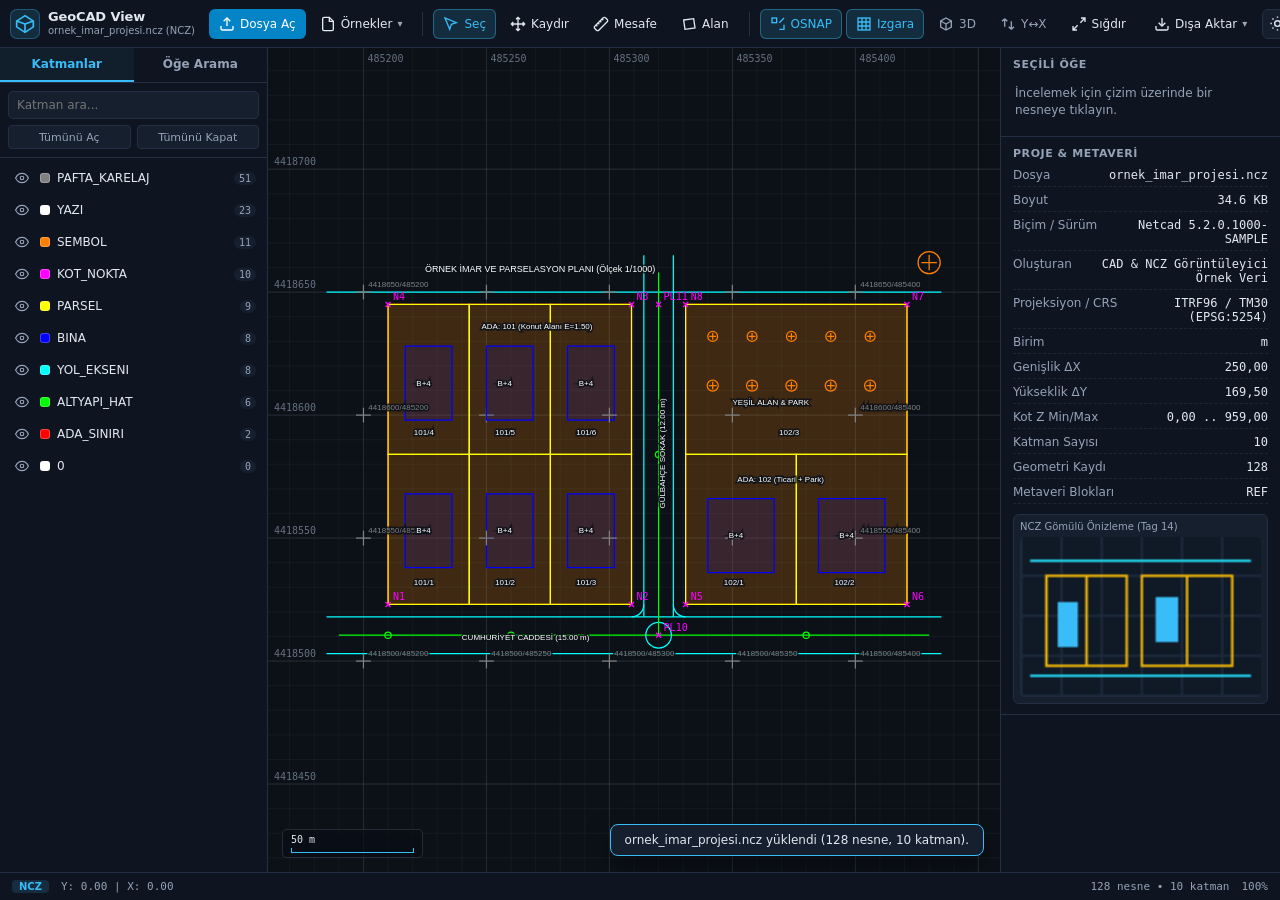
==== index.html @ ca91a329 "Initial commit: GeoCAD View web-based CAD and Netcad (.ncz) viewer" ====
<!DOCTYPE html>
<html lang="tr" data-theme="dark">
<head>
  <meta charset="UTF-8" />
  <meta name="viewport" content="width=device-width, initial-scale=1.0" />
  <title>GeoCAD View — Web Tabanlı CAD &amp; NCZ Görüntüleyici</title>
  <meta name="description" content="Tarayıcı üzerinde sunucusuz çalışan Netcad (.ncz/.nca/.ncn), AutoCAD (.dxf), GeoJSON, KML, SVG, OBJ ve STL CAD dosya görüntüleyici." />
  <link rel="stylesheet" href="./css/style.css" />
</head>
<body>
  <div class="app-shell">
    <!-- Top CAD Ribbon / Toolbar -->
    <header class="topbar">
      <div class="brand">
        <button id="btn-toggle-left" class="icon-btn mobile-only" title="Katman Paneli" aria-label="Katman Paneli">
          <svg viewBox="0 0 24 24" width="18" height="18" fill="none" stroke="currentColor" stroke-width="2"><path d="M12 2L2 7l10 5 10-5-10-5zM2 17l10 5 10-5M2 12l10 5 10-5"/></svg>
        </button>
        <div class="brand-logo" aria-hidden="true">
          <svg viewBox="0 0 24 24" width="20" height="20" fill="none" stroke="currentColor" stroke-width="2">
            <polygon points="12 2 22 8.5 22 15.5 12 22 2 15.5 2 8.5 12 2"/>
            <line x1="12" y1="22" x2="12" y2="12"/>
            <line x1="22" y1="8.5" x2="12" y2="12"/>
            <line x1="2" y1="8.5" x2="12" y2="12"/>
          </svg>
        </div>
        <div class="brand-text">
          <span class="brand-title">GeoCAD View</span>
          <span class="brand-sub" id="doc-badge">NCZ / CAD Görüntüleyici</span>
        </div>
      </div>

      <div class="toolbar-group">
        <label class="tool-btn primary" for="file-input" title="Bilgisayardan CAD veya NCZ dosyası aç">
          <svg viewBox="0 0 24 24" width="16" height="16" fill="none" stroke="currentColor" stroke-width="2"><path d="M21 15v4a2 2 0 0 1-2 2H5a2 2 0 0 1-2-2v-4"/><polyline points="17 8 12 3 7 8"/><line x1="12" y1="3" x2="12" y2="15"/></svg>
          <span data-i18n="openFile">Dosya Aç</span>
        </label>
        <input id="file-input" type="file" accept=".ncz,.nca,.dxf,.ncn,.xyz,.txt,.geojson,.json,.kml,.kmz,.svg,.obj,.stl" hidden />

        <div class="dropdown">
          <button class="tool-btn" id="btn-samples" type="button" title="Yerleşik örnek projeleri aç">
            <svg viewBox="0 0 24 24" width="16" height="16" fill="none" stroke="currentColor" stroke-width="2"><path d="M14 2H6a2 2 0 0 0-2 2v16a2 2 0 0 0 2 2h12a2 2 0 0 0 2-2V8z"/><polyline points="14 2 14 8 20 8"/></svg>
            <span data-i18n="samples">Örnekler</span>
            <span class="caret">▾</span>
          </button>
          <div class="dropdown-menu" id="samples-menu">
            <button type="button" data-sample="./samples/ornek_imar_projesi.ncz">
              <strong>İmar &amp; Kadastro Planı (.ncz)</strong>
              <small>Netcad 5.1 binary • Parsel, Bina, Yol, Kot, VT bağı</small>
            </button>
            <button type="button" data-sample="./samples/ornek_mimari_plan.dxf">
              <strong>Mimari &amp; Detay Planı (.dxf)</strong>
              <small>AutoCAD DXF • Bloklar, Yaylar, Katmanlar</small>
            </button>
            <button type="button" data-sample="./samples/ornek_arazi_noktalari.ncn">
              <strong>Arazi Ölçüm Noktaları (.ncn)</strong>
              <small>Netcad NCN • Y/X/Z ve nokta kodları</small>
            </button>
          </div>
        </div>
      </div>

      <div class="toolbar-sep"></div>

      <!-- Interactive Tools -->
      <div class="toolbar-group" role="group" aria-label="Çizim Araçları">
        <button class="tool-btn active" data-tool="select" title="Seç ve İncele (V)">
          <svg viewBox="0 0 24 24" width="16" height="16" fill="none" stroke="currentColor" stroke-width="2"><path d="M3 3l7.07 16.97 2.51-7.39 7.39-2.51L3 3z"/></svg>
          <span data-i18n="select">Seç</span>
        </button>
        <button class="tool-btn" data-tool="pan" title="Görünümü Kaydır (H)">
          <svg viewBox="0 0 24 24" width="16" height="16" fill="none" stroke="currentColor" stroke-width="2"><path d="M5 9l-3 3 3 3M9 5l3-3 3 3M15 19l-3 3-3-3M19 9l3 3-3 3M2 12h20M12 2v20"/></svg>
          <span data-i18n="pan">Kaydır</span>
        </button>
        <button class="tool-btn" data-tool="distance" title="Mesafe ve Semt Açısı Ölç (M)">
          <svg viewBox="0 0 24 24" width="16" height="16" fill="none" stroke="currentColor" stroke-width="2"><path d="M21.3 8.7L8.7 21.3c-1 1-2.5 1-3.4 0l-2.6-2.6c-1-1-1-2.5 0-3.4L15.3 2.7c1-1 2.5-1 3.4 0l2.6 2.6c1 1 1 2.5 0 3.4Z"/><path d="m7.5 10.5 2 2M10.5 7.5l2 2M13.5 4.5l2 2M4.5 13.5l2 2"/></svg>
          <span data-i18n="measure">Mesafe</span>
        </button>
        <button class="tool-btn" data-tool="area" title="Çokgen Alan Ölç (A)">
          <svg viewBox="0 0 24 24" width="16" height="16" fill="none" stroke="currentColor" stroke-width="2"><polygon points="4 6 19 4 21 18 6 20 4 6"/></svg>
          <span data-i18n="area">Alan</span>
        </button>
      </div>

      <div class="toolbar-sep"></div>

      <!-- View & Coordinate Switches -->
      <div class="toolbar-group">
        <button class="tool-btn toggle active" id="btn-osnap" type="button" title="Nesne Yakalama (OSNAP: Uç, Orta, Merkez) [S]">
          <svg viewBox="0 0 24 24" width="16" height="16" fill="none" stroke="currentColor" stroke-width="2"><rect x="3" y="3" width="7" height="7"/><path d="M14 10l7-7M14 20h7v-7"/></svg>
          <span>OSNAP</span>
        </button>
        <button class="tool-btn toggle active" id="btn-grid" type="button" title="Koordinat Izgarası [G]">
          <svg viewBox="0 0 24 24" width="16" height="16" fill="none" stroke="currentColor" stroke-width="2"><rect x="3" y="3" width="18" height="18"/><path d="M3 9h18M3 15h18M9 3v18M15 3v18"/></svg>
          <span data-i18n="grid">Izgara</span>
        </button>
        <button class="tool-btn toggle" id="btn-3d" type="button" title="2.5D / 3D İzometrik Yörünge Görünümü [3]">
          <svg viewBox="0 0 24 24" width="16" height="16" fill="none" stroke="currentColor" stroke-width="2"><path d="M12 3l8 4.5v9L12 21l-8-4.5v-9L12 3z"/><path d="M12 12l8-4.5M12 12v9M12 12L4 7.5"/></svg>
          <span>3D</span>
        </button>
        <button class="tool-btn toggle" id="btn-swap-axes" type="button" title="Harita (Y↔X) / Matematiksel Eksen Değiştir [X]">
          <svg viewBox="0 0 24 24" width="16" height="16" fill="none" stroke="currentColor" stroke-width="2"><path d="M7 16V4m0 0L3 8m4-4l4 4M17 8v12m0 0l4-4m-4 4l-4-4"/></svg>
          <span>Y↔X</span>
        </button>
        <button class="tool-btn" id="btn-fit" type="button" title="Tüm Çizimi Ekrana Sığdır (F)">
          <svg viewBox="0 0 24 24" width="16" height="16" fill="none" stroke="currentColor" stroke-width="2"><path d="M15 3h6v6M9 21H3v-6M21 3l-7 7M3 21l7-7"/></svg>
          <span data-i18n="fit">Sığdır</span>
        </button>
      </div>

      <div class="toolbar-right">
        <div class="dropdown">
          <button class="tool-btn" id="btn-export" type="button" title="Görünür Katmanları Dışa Aktar">
            <svg viewBox="0 0 24 24" width="16" height="16" fill="none" stroke="currentColor" stroke-width="2"><path d="M21 15v4a2 2 0 0 1-2 2H5a2 2 0 0 1-2-2v-4"/><polyline points="7 10 12 15 17 10"/><line x1="12" y1="15" x2="12" y2="3"/></svg>
            <span data-i18n="export">Dışa Aktar</span>
            <span class="caret">▾</span>
          </button>
          <div class="dropdown-menu align-right" id="export-menu">
            <button type="button" data-export="dxf"><strong>AutoCAD DXF (.dxf)</strong><small>NCZ veya diğer çizimleri DXF'e dönüştür</small></button>
            <button type="button" data-export="geojson"><strong>GeoJSON (.geojson)</strong><small>CBS / QGIS uyumlu vektör çıktı</small></button>
            <button type="button" data-export="svg"><strong>Vektör SVG (.svg)</strong><small>Ölçeklenebilir vektör çizim</small></button>
            <button type="button" data-export="png"><strong>Ekran Görüntüsü (.png)</strong><small>Yüksek çözünürlüklü tuval görüntüsü</small></button>
          </div>
        </div>

        <button class="icon-btn" id="btn-theme" type="button" title="Tema Değiştir (Koyu / Antrasit / Açık)">
          <svg viewBox="0 0 24 24" width="17" height="17" fill="none" stroke="currentColor" stroke-width="2"><circle cx="12" cy="12" r="4"/><path d="M12 2v2M12 20v2M4.93 4.93l1.41 1.41M17.66 17.66l1.41 1.41M2 12h2M20 12h2M6.34 17.66l-1.41 1.41M19.07 4.93l-1.41 1.41"/></svg>
        </button>
        <button class="icon-btn text-pill" id="btn-lang" type="button" title="Dil / Language">TR</button>
        <button class="icon-btn" id="btn-help" type="button" title="Kısayollar ve Yardım">?</button>
        <button id="btn-toggle-right" class="icon-btn mobile-only" title="Özellikler Paneli" aria-label="Özellikler Paneli">
          <svg viewBox="0 0 24 24" width="18" height="18" fill="none" stroke="currentColor" stroke-width="2"><circle cx="12" cy="12" r="10"/><line x1="12" y1="16" x2="12" y2="12"/><line x1="12" y1="8" x2="12.01" y2="8"/></svg>
        </button>
      </div>
    </header>

    <!-- Main 3-Column CAD Workspace -->
    <div class="workspace">
      <!-- Left Sidebar: Layers & Search -->
      <aside class="sidebar sidebar-left" id="sidebar-left">
        <div class="panel-tabs">
          <button class="panel-tab active" data-tab="layers" data-i18n="layersTab">Katmanlar</button>
          <button class="panel-tab" data-tab="search" data-i18n="searchTab">Öğe Arama</button>
        </div>

        <div class="tab-pane active" id="pane-layers">
          <div class="panel-controls">
            <input type="search" id="layer-filter" class="input-sm" placeholder="Katman ara..." />
            <div class="btn-row">
              <button type="button" class="btn-xs" id="btn-layers-all">Tümünü Aç</button>
              <button type="button" class="btn-xs" id="btn-layers-none">Tümünü Kapat</button>
            </div>
          </div>
          <ul class="layer-list" id="layer-list"></ul>
        </div>

        <div class="tab-pane" id="pane-search">
          <div class="panel-controls">
            <input type="search" id="entity-search" class="input-sm" placeholder="Yazı, nokta no, VT_ anahtarı..." />
          </div>
          <ul class="search-results" id="search-results">
            <li class="muted-empty">Metin, nokta adı veya parsel anahtarı aramak için yazın.</li>
          </ul>
        </div>
      </aside>

      <!-- Center CAD Canvas Viewport -->
      <main class="viewport" id="viewport">
        <canvas id="cad-canvas"></canvas>

        <!-- Drag & Drop Overlay -->
        <div class="drop-overlay" id="drop-overlay" hidden>
          <div class="drop-box">
            <svg viewBox="0 0 24 24" width="44" height="44" fill="none" stroke="currentColor" stroke-width="1.6"><path d="M21 15v4a2 2 0 0 1-2 2H5a2 2 0 0 1-2-2v-4"/><polyline points="17 8 12 3 7 8"/><line x1="12" y1="3" x2="12" y2="15"/></svg>
            <h2>CAD / NCZ Dosyasını Buraya Bırakın</h2>
            <p>.ncz, .nca, .dxf, .ncn, .geojson, .kml, .svg, .obj, .stl</p>
            <small>Tüm dosyalar yalnızca tarayıcı belleğinizde işlenir (sunucuya yüklenmez).</small>
          </div>
        </div>

        <!-- Floating Tool Hint / Measure Controls -->
        <div class="floating-hint" id="floating-hint" hidden>
          <span id="floating-hint-text"></span>
          <button type="button" class="btn-xs" id="btn-clear-measure" hidden>Temizle (ESC)</button>
        </div>

        <!-- Scale Bar -->
        <div class="scale-bar-wrap" id="scale-bar-wrap">
          <div class="scale-bar-label" id="scale-bar-label">100 m</div>
          <div class="scale-bar-line" id="scale-bar-line"></div>
        </div>

        <!-- Toast Notification -->
        <div class="toast" id="toast" hidden></div>
      </main>

      <!-- Right Sidebar: Entity Inspector & Project Metadata -->
      <aside class="sidebar sidebar-right" id="sidebar-right">
        <div class="inspector-section">
          <div class="section-header">
            <span data-i18n="selectedEntity">Seçili Öğe</span>
            <button type="button" class="btn-xs" id="btn-zoom-selected" hidden>Odaklan</button>
          </div>
          <div id="entity-inspector" class="kv-list">
            <p class="muted-empty">İncelemek için çizim üzerinde bir nesneye tıklayın.</p>
          </div>
        </div>

        <div class="inspector-section">
          <div class="section-header">
            <span data-i18n="projectInfo">Proje &amp; Metaveri</span>
          </div>
          <div id="project-inspector" class="kv-list">
            <p class="muted-empty">Henüz dosya yüklenmedi.</p>
          </div>
          <div id="thumbnail-wrap" class="thumbnail-wrap" hidden>
            <div class="thumb-title">NCZ Gömülü Önizleme (Tag 14)</div>
            <img id="ncz-thumbnail" alt="NCZ gömülü proje önizlemesi" />
          </div>
        </div>
      </aside>
    </div>

    <!-- Bottom Coordinate & Status Bar -->
    <footer class="statusbar">
      <div class="status-left">
        <span class="status-pill" id="status-format">—</span>
        <span id="status-coords" class="mono">Y: 0.00  |  X: 0.00</span>
        <span id="status-snap" class="snap-pill" hidden>OSNAP</span>
      </div>
      <div class="status-right">
        <span id="status-counts" class="mono">0 nesne • 0 katman</span>
        <span id="status-zoom" class="mono">100%</span>
      </div>
    </footer>
  </div>

  <!-- Keyboard Shortcuts Modal -->
  <div class="modal-backdrop" id="help-modal" hidden>
    <div class="modal-card" role="dialog" aria-modal="true" aria-labelledby="help-title">
      <div class="modal-head">
        <h3 id="help-title">GeoCAD View — Klavye Kısayolları ve İpuçları</h3>
        <button type="button" class="icon-btn" id="btn-close-help">✕</button>
      </div>
      <div class="modal-body">
        <div class="shortcut-grid">
          <div><kbd>V</kbd></div><div>Seç &amp; İncele Aracı</div>
          <div><kbd>H</kbd> / <kbd>Orta Tuş</kbd></div><div>Görünümü Kaydır (Pan)</div>
          <div><kbd>M</kbd></div><div>Mesafe &amp; Semt Ölçümü</div>
          <div><kbd>A</kbd></div><div>Çokgen Alan &amp; Çevre Ölçümü</div>
          <div><kbd>F</kbd></div><div>Tüm Çizimi Ekrana Sığdır</div>
          <div><kbd>S</kbd></div><div>OSNAP (Uç / Orta / Merkez Yakalama)</div>
          <div><kbd>G</kbd></div><div>Koordinat Izgarası Aç/Kapat</div>
          <div><kbd>3</kbd></div><div>2.5D / 3D İzometrik Görünüm</div>
          <div><kbd>X</kbd></div><div>Harita (Y↔X) Eksen Değiştir</div>
          <div><kbd>ESC</kbd></div><div>Seçimi / Ölçümü Temizle</div>
        </div>
        <p class="modal-note">
          🔒 <strong>%100 Gizlilik:</strong> Açtığınız <code>.ncz</code>, <code>.dxf</code> ve diğer tüm dosyalar yalnızca tarayıcınızın belleğinde işlenir; hiçbir sunucuya gönderilmez.
        </p>
      </div>
    </div>
  </div>

  <script type="module" src="./js/main.js"></script>
</body>
</html>
---- css/style.css ----
:root {
  --bg-app: #090d14;
  --bg-panel: #0f1520;
  --bg-elevated: #161f2e;
  --bg-hover: #1e293b;
  --border: #233044;
  --text: #e2e8f0;
  --text-muted: #94a3b8;
  --accent: #38bdf8;
  --accent-strong: #0284c7;
  --accent-soft: rgba(56, 189, 248, 0.14);
  --success: #22c55e;
  --warn: #f59e0b;
  --danger: #ef4444;
  --font-sans: "Inter", "Segoe UI", system-ui, -apple-system, sans-serif;
  --font-mono: "JetBrains Mono", "Cascadia Code", Consolas, monospace;
}

html[data-theme="charcoal"] {
  --bg-app: #161b22;
  --bg-panel: #1f252e;
  --bg-elevated: #28303c;
  --bg-hover: #323c4b;
  --border: #364150;
  --text: #e6edf3;
  --text-muted: #8b949e;
  --accent: #22d3ee;
  --accent-strong: #0891b2;
}

html[data-theme="light"] {
  --bg-app: #f1f5f9;
  --bg-panel: #ffffff;
  --bg-elevated: #f8fafc;
  --bg-hover: #e2e8f0;
  --border: #cbd5e1;
  --text: #0f172a;
  --text-muted: #475569;
  --accent: #0284c7;
  --accent-strong: #0369a1;
  --accent-soft: rgba(2, 132, 199, 0.12);
}

* {
  box-sizing: border-box;
  margin: 0;
  padding: 0;
}

html, body {
  height: 100%;
  overflow: hidden;
  font-family: var(--font-sans);
  background: var(--bg-app);
  color: var(--text);
  font-size: 13px;
  user-select: none;
}

.mono {
  font-family: var(--font-mono);
  font-variant-numeric: tabular-nums;
}

.app-shell {
  display: flex;
  flex-direction: column;
  height: 100vh;
  width: 100vw;
}

/* Top Ribbon */
.topbar {
  height: 48px;
  background: var(--bg-panel);
  border-bottom: 1px solid var(--border);
  display: flex;
  align-items: center;
  gap: 8px;
  padding: 0 10px;
  flex-shrink: 0;
  z-index: 20;
  overflow-x: auto;
  scrollbar-width: none;
}
.topbar::-webkit-scrollbar { display: none; }

.brand {
  display: flex;
  align-items: center;
  gap: 8px;
  margin-right: 6px;
  flex-shrink: 0;
}

.brand-logo {
  width: 30px;
  height: 30px;
  border-radius: 7px;
  background: var(--accent-soft);
  color: var(--accent);
  display: grid;
  place-items: center;
  border: 1px solid rgba(56, 189, 248, 0.3);
}

.brand-text {
  display: flex;
  flex-direction: column;
  line-height: 1.15;
}
.brand-title {
  font-weight: 700;
  font-size: 13px;
  letter-spacing: -0.01em;
}
.brand-sub {
  font-size: 10px;
  color: var(--text-muted);
}

.toolbar-group {
  display: flex;
  align-items: center;
  gap: 4px;
  flex-shrink: 0;
}

.toolbar-sep {
  width: 1px;
  height: 24px;
  background: var(--border);
  margin: 0 2px;
  flex-shrink: 0;
}

.toolbar-right {
  margin-left: auto;
  display: flex;
  align-items: center;
  gap: 5px;
  flex-shrink: 0;
}

.tool-btn {
  display: inline-flex;
  align-items: center;
  gap: 5px;
  height: 30px;
  padding: 0 9px;
  border-radius: 6px;
  border: 1px solid transparent;
  background: transparent;
  color: var(--text);
  font-family: inherit;
  font-size: 12px;
  font-weight: 500;
  cursor: pointer;
  white-space: nowrap;
  transition: background 0.14s, border-color 0.14s, color 0.14s;
}
.tool-btn:hover {
  background: var(--bg-hover);
}
.tool-btn.active {
  background: var(--accent-soft);
  color: var(--accent);
  border-color: rgba(56, 189, 248, 0.4);
}
.tool-btn.primary {
  background: var(--accent-strong);
  color: #fff;
}
.tool-btn.primary:hover {
  filter: brightness(1.1);
}
.tool-btn.toggle:not(.active) {
  color: var(--text-muted);
}

.icon-btn {
  width: 30px;
  height: 30px;
  border-radius: 6px;
  border: 1px solid var(--border);
  background: var(--bg-elevated);
  color: var(--text);
  display: inline-grid;
  place-items: center;
  cursor: pointer;
  font-weight: 600;
  font-size: 12px;
}
.icon-btn:hover {
  background: var(--bg-hover);
}
.text-pill {
  width: auto;
  padding: 0 8px;
  font-size: 11px;
}

/* Dropdown Menus */
.dropdown {
  position: relative;
}
.caret {
  font-size: 10px;
  opacity: 0.7;
}
.dropdown-menu {
  position: fixed;
  top: 46px;
  min-width: 245px;
  background: var(--bg-panel);
  border: 1px solid var(--border);
  border-radius: 8px;
  padding: 5px;
  box-shadow: 0 12px 32px rgba(0, 0, 0, 0.45);
  display: none;
  flex-direction: column;
  gap: 2px;
  z-index: 100;
}
.dropdown-menu.open {
  display: flex;
}
.dropdown-menu button {
  text-align: left;
  background: transparent;
  border: none;
  color: var(--text);
  padding: 8px 10px;
  border-radius: 6px;
  cursor: pointer;
  display: flex;
  flex-direction: column;
  gap: 2px;
  font-family: inherit;
}
.dropdown-menu button:hover {
  background: var(--bg-hover);
}
.dropdown-menu strong {
  font-size: 12px;
  font-weight: 600;
}
.dropdown-menu small {
  font-size: 11px;
  color: var(--text-muted);
}

/* Main 3-Column Workspace */
.workspace {
  flex: 1;
  display: flex;
  min-height: 0;
  position: relative;
}

.sidebar {
  width: 268px;
  background: var(--bg-panel);
  display: flex;
  flex-direction: column;
  flex-shrink: 0;
  min-height: 0;
}
.sidebar-left {
  border-right: 1px solid var(--border);
}
.sidebar-right {
  width: 280px;
  border-left: 1px solid var(--border);
  overflow-y: auto;
}

.panel-tabs {
  display: flex;
  border-bottom: 1px solid var(--border);
}
.panel-tab {
  flex: 1;
  height: 34px;
  background: transparent;
  border: none;
  border-bottom: 2px solid transparent;
  color: var(--text-muted);
  font-family: inherit;
  font-size: 12px;
  font-weight: 600;
  cursor: pointer;
}
.panel-tab.active {
  color: var(--accent);
  border-bottom-color: var(--accent);
  background: rgba(56, 189, 248, 0.05);
}

.tab-pane {
  display: none;
  flex-direction: column;
  flex: 1;
  min-height: 0;
}
.tab-pane.active {
  display: flex;
}

.panel-controls {
  padding: 8px;
  border-bottom: 1px solid var(--border);
  display: flex;
  flex-direction: column;
  gap: 6px;
}

.input-sm {
  width: 100%;
  height: 28px;
  border-radius: 5px;
  border: 1px solid var(--border);
  background: var(--bg-elevated);
  color: var(--text);
  padding: 0 8px;
  font-size: 12px;
  font-family: inherit;
  outline: none;
}
.input-sm:focus {
  border-color: var(--accent);
}

.btn-row {
  display: flex;
  gap: 6px;
}
.btn-xs {
  flex: 1;
  height: 24px;
  border-radius: 4px;
  border: 1px solid var(--border);
  background: var(--bg-elevated);
  color: var(--text-muted);
  font-size: 11px;
  font-family: inherit;
  cursor: pointer;
  padding: 0 8px;
}
.btn-xs:hover {
  color: var(--text);
  background: var(--bg-hover);
}

/* Layer List */
.layer-list, .search-results {
  list-style: none;
  overflow-y: auto;
  flex: 1;
  padding: 4px;
}

.layer-item {
  display: flex;
  align-items: center;
  gap: 7px;
  padding: 5px 7px;
  border-radius: 5px;
  cursor: pointer;
  transition: background 0.12s;
}
.layer-item:hover {
  background: var(--bg-hover);
}
.layer-item.hidden-layer {
  opacity: 0.48;
}

.layer-eye {
  width: 22px;
  height: 22px;
  border: none;
  background: transparent;
  color: var(--text-muted);
  cursor: pointer;
  display: grid;
  place-items: center;
  border-radius: 4px;
  flex-shrink: 0;
}
.layer-eye:hover {
  background: var(--bg-elevated);
  color: var(--text);
}

.layer-swatch {
  width: 10px;
  height: 10px;
  border-radius: 3px;
  flex-shrink: 0;
  border: 1px solid rgba(255, 255, 255, 0.25);
}

.layer-name {
  flex: 1;
  overflow: hidden;
  text-overflow: ellipsis;
  white-space: nowrap;
  font-size: 12px;
}

.layer-count {
  font-family: var(--font-mono);
  font-size: 10px;
  color: var(--text-muted);
  background: var(--bg-elevated);
  padding: 1px 5px;
  border-radius: 99px;
}

.layer-action {
  opacity: 0;
  border: none;
  background: transparent;
  color: var(--text-muted);
  cursor: pointer;
  font-size: 11px;
  padding: 2px 4px;
  border-radius: 3px;
}
.layer-item:hover .layer-action {
  opacity: 1;
}
.layer-action:hover {
  color: var(--accent);
  background: var(--bg-elevated);
}

/* Search Results */
.search-item {
  padding: 6px 8px;
  border-radius: 5px;
  cursor: pointer;
  display: flex;
  flex-direction: column;
  gap: 2px;
  border-bottom: 1px solid rgba(255, 255, 255, 0.04);
}
.search-item:hover {
  background: var(--bg-hover);
}
.search-item strong {
  font-size: 12px;
  color: var(--accent);
}
.search-item small {
  font-size: 11px;
  color: var(--text-muted);
}

/* Viewport */
.viewport {
  flex: 1;
  position: relative;
  overflow: hidden;
  background: var(--bg-app);
  cursor: crosshair;
}
.viewport.tool-pan {
  cursor: grab;
}
.viewport.tool-pan.panning {
  cursor: grabbing;
}

#cad-canvas {
  display: block;
  width: 100%;
  height: 100%;
}

.drop-overlay {
  position: absolute;
  inset: 0;
  background: rgba(9, 13, 20, 0.85);
  backdrop-filter: blur(4px);
  display: grid;
  place-items: center;
  z-index: 30;
}
.drop-overlay[hidden] { display: none; }
.drop-box {
  border: 2px dashed var(--accent);
  border-radius: 14px;
  padding: 36px 48px;
  text-align: center;
  background: var(--bg-panel);
  color: var(--text);
  display: flex;
  flex-direction: column;
  align-items: center;
  gap: 10px;
}
.drop-box svg { color: var(--accent); }
.drop-box small { color: var(--text-muted); }

.floating-hint {
  position: absolute;
  top: 12px;
  left: 50%;
  transform: translateX(-50%);
  background: rgba(15, 21, 32, 0.9);
  border: 1px solid var(--border);
  border-radius: 99px;
  padding: 5px 12px;
  display: flex;
  align-items: center;
  gap: 10px;
  font-size: 12px;
  color: var(--text);
  box-shadow: 0 6px 20px rgba(0, 0, 0, 0.35);
  z-index: 10;
}
.floating-hint[hidden] { display: none; }

.scale-bar-wrap {
  position: absolute;
  bottom: 14px;
  left: 14px;
  pointer-events: none;
  display: flex;
  flex-direction: column;
  align-items: flex-start;
  gap: 3px;
  background: rgba(9, 13, 20, 0.65);
  padding: 4px 8px;
  border-radius: 5px;
  border: 1px solid rgba(148, 163, 184, 0.2);
}
html[data-theme="light"] .scale-bar-wrap {
  background: rgba(255, 255, 255, 0.82);
}
.scale-bar-label {
  font-family: var(--font-mono);
  font-size: 10px;
  color: var(--text);
}
.scale-bar-line {
  width: 90px;
  height: 5px;
  border: 1.5px solid var(--accent);
  border-top: none;
}

.toast {
  position: absolute;
  bottom: 16px;
  right: 16px;
  background: var(--bg-elevated);
  border: 1px solid var(--accent);
  color: var(--text);
  padding: 8px 14px;
  border-radius: 8px;
  font-size: 12px;
  box-shadow: 0 10px 26px rgba(0, 0, 0, 0.4);
  z-index: 40;
}
.toast[hidden] { display: none; }

/* Right Inspector */
.inspector-section {
  border-bottom: 1px solid var(--border);
  padding: 10px 12px;
}
.section-header {
  display: flex;
  align-items: center;
  justify-content: space-between;
  font-size: 11px;
  text-transform: uppercase;
  letter-spacing: 0.05em;
  color: var(--text-muted);
  font-weight: 700;
  margin-bottom: 8px;
}
.section-header .btn-xs {
  flex: none;
}

.kv-list {
  display: flex;
  flex-direction: column;
  gap: 6px;
  user-select: text;
}
.kv-row {
  display: flex;
  justify-content: space-between;
  gap: 10px;
  font-size: 12px;
  padding-bottom: 4px;
  border-bottom: 1px dashed rgba(148, 163, 184, 0.12);
}
.kv-key {
  color: var(--text-muted);
  flex-shrink: 0;
}
.kv-val {
  font-family: var(--font-mono);
  text-align: right;
  word-break: break-word;
  color: var(--text);
}
.muted-empty {
  color: var(--text-muted);
  font-size: 12px;
  line-height: 1.45;
  padding: 6px 2px;
}

.thumbnail-wrap {
  margin-top: 10px;
  border: 1px solid var(--border);
  border-radius: 6px;
  padding: 6px;
  background: var(--bg-elevated);
}
.thumbnail-wrap[hidden] { display: none; }
.thumb-title {
  font-size: 10px;
  color: var(--text-muted);
  margin-bottom: 5px;
}
.thumbnail-wrap img {
  width: 100%;
  border-radius: 4px;
  display: block;
}

/* Bottom Status Bar */
.statusbar {
  height: 28px;
  background: var(--bg-panel);
  border-top: 1px solid var(--border);
  display: flex;
  align-items: center;
  justify-content: space-between;
  padding: 0 12px;
  font-size: 11px;
  color: var(--text-muted);
  flex-shrink: 0;
}
.status-left, .status-right {
  display: flex;
  align-items: center;
  gap: 12px;
}
.status-pill {
  background: var(--accent-soft);
  color: var(--accent);
  font-weight: 700;
  padding: 1px 7px;
  border-radius: 4px;
  font-size: 10px;
}
.snap-pill {
  background: rgba(34, 197, 94, 0.16);
  color: var(--success);
  font-weight: 600;
  padding: 1px 7px;
  border-radius: 4px;
  font-size: 10px;
}
.snap-pill[hidden] { display: none; }

/* Help Modal */
.modal-backdrop {
  position: fixed;
  inset: 0;
  background: rgba(0, 0, 0, 0.6);
  display: grid;
  place-items: center;
  z-index: 200;
}
.modal-backdrop[hidden] { display: none; }
.modal-card {
  width: min(460px, 92vw);
  background: var(--bg-panel);
  border: 1px solid var(--border);
  border-radius: 12px;
  box-shadow: 0 18px 48px rgba(0, 0, 0, 0.5);
  overflow: hidden;
}
.modal-head {
  display: flex;
  align-items: center;
  justify-content: space-between;
  padding: 12px 16px;
  border-bottom: 1px solid var(--border);
}
.modal-head h3 { font-size: 14px; }
.modal-body {
  padding: 16px;
  display: flex;
  flex-direction: column;
  gap: 14px;
}
.shortcut-grid {
  display: grid;
  grid-template-columns: auto 1fr;
  gap: 8px 16px;
  align-items: center;
  font-size: 12px;
}
kbd {
  background: var(--bg-elevated);
  border: 1px solid var(--border);
  border-radius: 4px;
  padding: 2px 6px;
  font-family: var(--font-mono);
  font-size: 11px;
}
.modal-note {
  font-size: 12px;
  color: var(--text-muted);
  line-height: 1.45;
  background: var(--bg-elevated);
  padding: 10px;
  border-radius: 6px;
}

.mobile-only { display: none; }

@media (max-width: 960px) {
  .mobile-only { display: inline-grid; }
  .sidebar-left, .sidebar-right {
    position: absolute;
    top: 0;
    bottom: 0;
    z-index: 25;
    transform: translateX(-105%);
    transition: transform 0.2s ease;
    box-shadow: 8px 0 28px rgba(0, 0, 0, 0.45);
  }
  .sidebar-right {
    right: 0;
    left: auto;
    transform: translateX(105%);
    box-shadow: -8px 0 28px rgba(0, 0, 0, 0.45);
  }
  .sidebar-left.open, .sidebar-right.open {
    transform: translateX(0);
  }
  .tool-btn span { display: none; }
  .tool-btn.primary span { display: inline; }
}
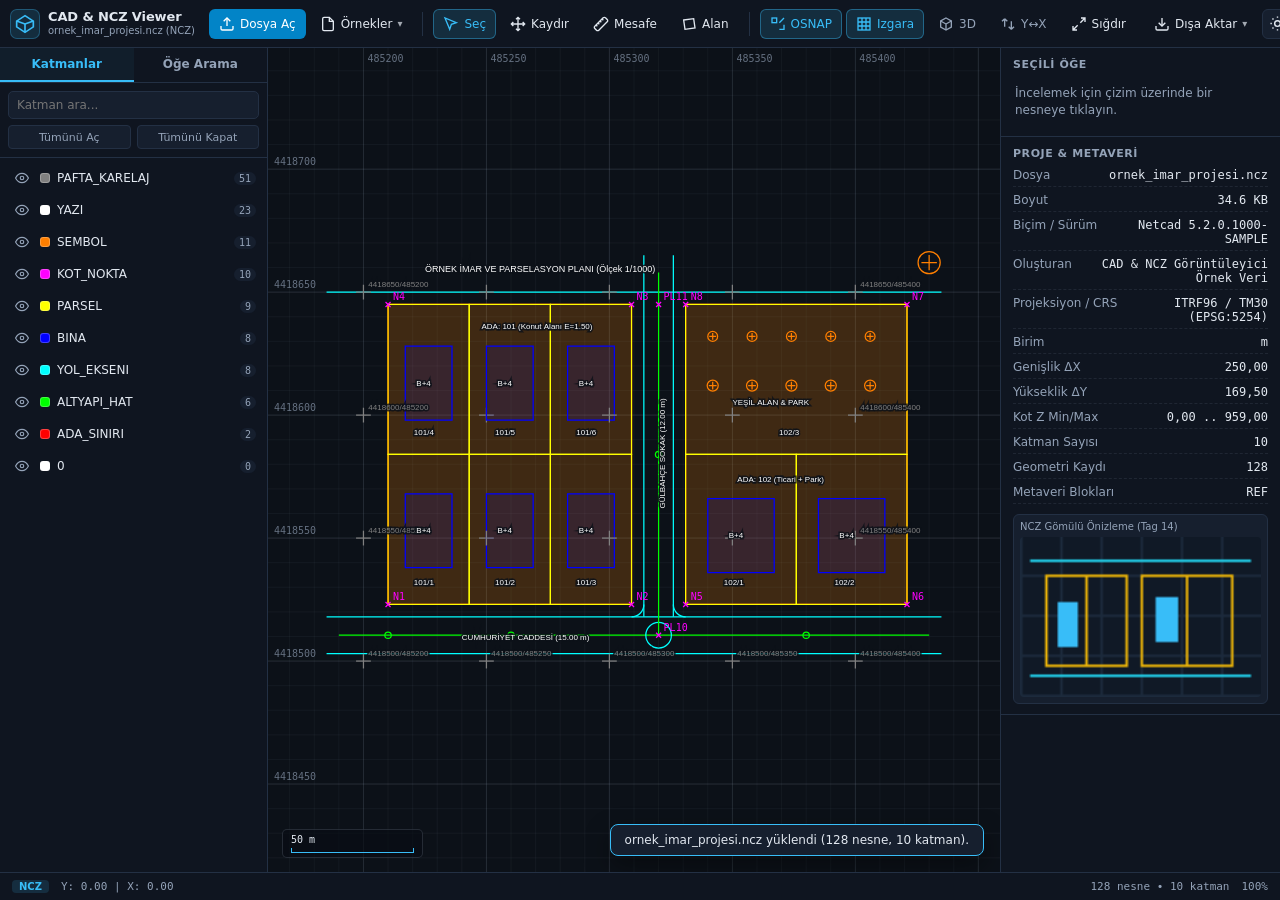
==== commit 27c89413: "Update branding and docs for cad-ncz-viewer repository" ====
--- a/index.html
+++ b/index.html
@@ -3,7 +3,7 @@
 <head>
   <meta charset="UTF-8" />
   <meta name="viewport" content="width=device-width, initial-scale=1.0" />
-  <title>GeoCAD View — Web Tabanlı CAD &amp; NCZ Görüntüleyici</title>
+  <title>CAD &amp; NCZ Viewer — Web Tabanlı CAD &amp; Netcad Görüntüleyici</title>
   <meta name="description" content="Tarayıcı üzerinde sunucusuz çalışan Netcad (.ncz/.nca/.ncn), AutoCAD (.dxf), GeoJSON, KML, SVG, OBJ ve STL CAD dosya görüntüleyici." />
   <link rel="stylesheet" href="./css/style.css" />
 </head>
@@ -24,7 +24,7 @@
           </svg>
         </div>
         <div class="brand-text">
-          <span class="brand-title">GeoCAD View</span>
+          <span class="brand-title">CAD &amp; NCZ Viewer</span>
           <span class="brand-sub" id="doc-badge">NCZ / CAD Görüntüleyici</span>
         </div>
       </div>
@@ -238,7 +238,7 @@
   <div class="modal-backdrop" id="help-modal" hidden>
     <div class="modal-card" role="dialog" aria-modal="true" aria-labelledby="help-title">
       <div class="modal-head">
-        <h3 id="help-title">GeoCAD View — Klavye Kısayolları ve İpuçları</h3>
+        <h3 id="help-title">CAD &amp; NCZ Viewer — Klavye Kısayolları ve İpuçları</h3>
         <button type="button" class="icon-btn" id="btn-close-help">✕</button>
       </div>
       <div class="modal-body">
